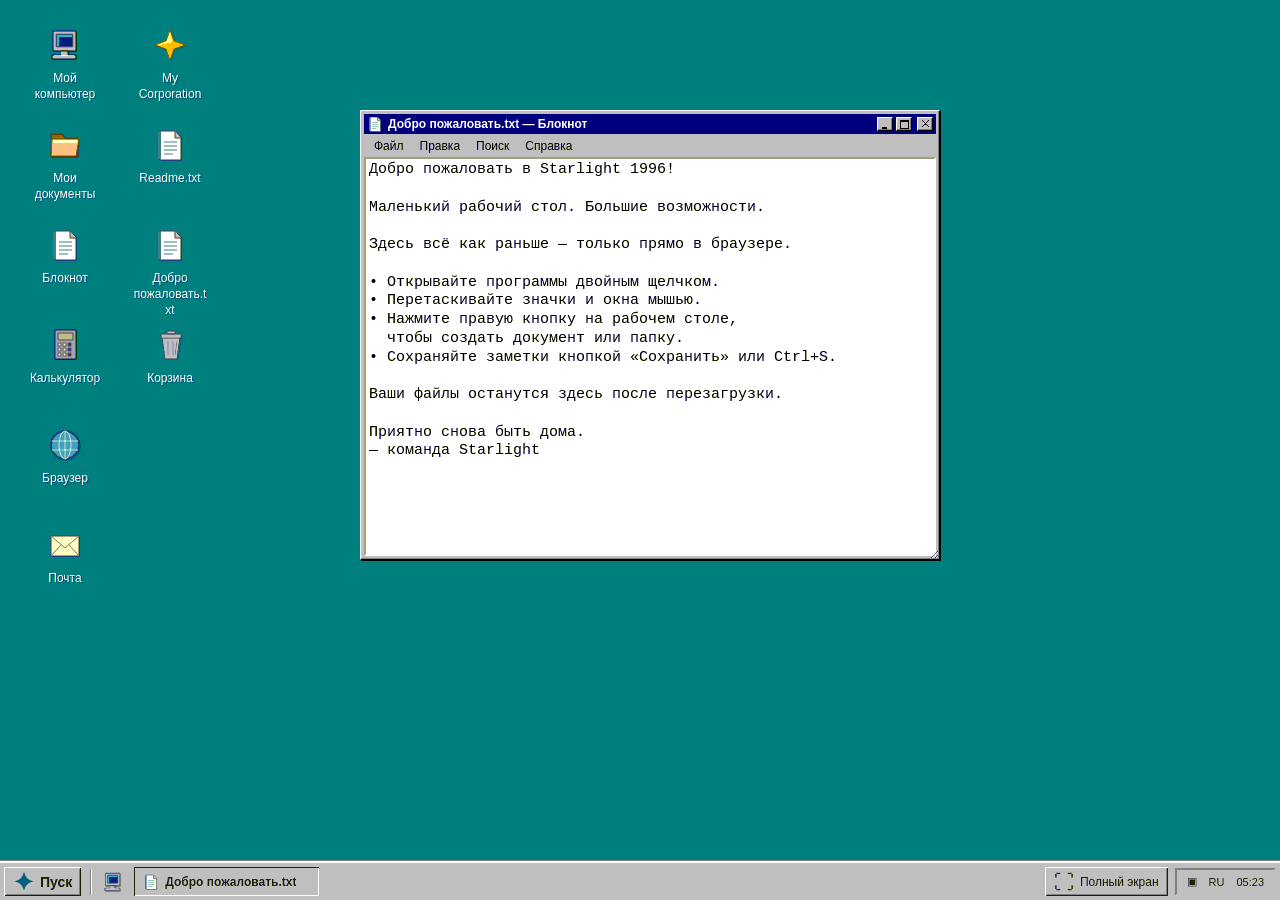
==== index.html @ 069c34eb "Publish Starlight 1996 static website" ====
<!doctype html><html lang="ru"><head><meta charset="UTF-8"/><meta name="viewport" content="width=device-width,initial-scale=1.0"/><meta name="theme-color" content="#008080"/><title>Starlight 1996 — ваш маленький рабочий стол</title>  <script type="module" crossorigin src="./assets/index-BIx1BbJn.js"></script>
  <link rel="stylesheet" crossorigin href="./assets/index-BJPZl_ln.css">
</head><body><div id="root"></div></body></html>
---- assets/index-BJPZl_ln.css ----
*{box-sizing:border-box}html,body,#root{width:100%;height:100%;margin:0}body{font-family:Tahoma,Arial,sans-serif;font-size:12px;color:#161616}button,input,textarea{font:inherit}button{color:inherit;cursor:pointer}button:focus-visible{outline:1px dotted #111;outline-offset:-4px}button{border:0}button:not(.desktop-icon):active{filter:brightness(.96)}.desktop{height:100%;min-height:440px;background:teal;overflow:hidden;position:relative;-webkit-user-select:none;user-select:none}.desktop-brand{position:absolute;left:50%;top:44%;transform:translate(-50%,-50%);color:#ffffff20;text-align:center;pointer-events:none;white-space:nowrap}.brand-mark{font-size:110px;height:126px;font-weight:400}.desktop-brand>div:nth-child(2){font-family:Arial,sans-serif;font-size:66px;font-weight:700;letter-spacing:-4px}.desktop-brand span{font-weight:300;margin-left:12px}.desktop-brand p{font-size:10px;letter-spacing:4px;margin-top:19px}.desktop-icon{position:absolute;width:86px;min-height:77px;display:flex;align-items:center;flex-direction:column;gap:8px;padding:5px 1px;background:transparent;color:#fff;touch-action:none}.desktop-icon span{line-height:16px;text-align:center;padding:1px 3px;text-shadow:1px 1px #004e4e;overflow-wrap:anywhere}.desktop-icon.selected span{background:navy;outline:1px dotted #fff}.pixel-icon{flex-shrink:0;filter:drop-shadow(1px 1px 0 #0003)}.desktop-note{position:absolute;bottom:70px;right:35px;text-align:right;color:#b1d3ce;pointer-events:none}.desktop-note>span{font-family:Georgia,serif;font-size:25px;font-style:italic}.desktop-note p{font-size:11px;color:#83b9b5;letter-spacing:.6px}.window{position:absolute;background:silver;border:2px solid;border-color:#fff #171717 #171717 #fff;padding:3px;box-shadow:1px 1px #0005;display:flex;flex-direction:column;min-width:270px;min-height:240px;max-width:100vw;max-height:calc(100dvh - 40px);resize:both;overflow:hidden}.window.maximized{left:0!important;top:0!important;width:100%!important;height:calc(100% - 40px)!important;resize:none}.titlebar{background:#7c7c7c;color:#fff;height:26px;flex-shrink:0;padding:3px;display:flex;justify-content:space-between;align-items:center;touch-action:none}.active .titlebar{background:linear-gradient(90deg,navy,#1269a0)}.titlebar>div{display:flex;align-items:center;gap:5px;min-width:0}.titlebar b{font-size:12px;white-space:nowrap;overflow:hidden;text-overflow:ellipsis}.window-controls{gap:3px!important;flex-shrink:0}.window-controls button{height:18px;width:20px;background:silver;color:#111;font:700 16px Arial;line-height:13px;box-shadow:inset 1px 1px #fff,inset -1px -1px #222}.menubar{display:flex;gap:4px;align-items:center;min-height:29px;padding:2px 4px;flex-shrink:0}.menubar button{padding:5px 7px;background:transparent}.menubar button:hover{background:navy;color:#fff}.notepad{display:flex;flex-direction:column;flex:1;min-height:0}.note-toolbar{display:flex;align-items:center;gap:9px;padding:5px 6px 8px;border-top:1px solid #ddd}.note-toolbar>span{font-size:11px;color:#444}.note-toolbar input{width:0;flex:1;min-width:40px;background:#fff;border:2px inset #eee;padding:4px 5px;outline:none}.note-toolbar button,.explorer-toolbar>button,.calc-clear button,.calc-grid button{background:silver;box-shadow:inset 1px 1px #fff,inset -1px -1px #333,inset 2px 2px #dfdfdf,inset -2px -2px gray;padding:6px 10px}.notepad textarea{margin:0 2px;resize:none;flex:1;min-height:0;border:2px inset #eee;background:#fffef8;color:#222;font:13px/1.65 Courier New,monospace;padding:17px 18px;outline:none;-webkit-user-select:text;user-select:text;overflow:auto}.statusbar{display:flex;justify-content:space-between;gap:10px;padding:5px 7px;margin-top:4px;border:1px inset #eee;color:#4e4e4e;font-size:11px;flex-shrink:0}.statusbar i{display:inline-block;height:10px;border-left:1px solid #888;margin:0 9px}.taskbar{position:absolute;bottom:0;width:100%;height:39px;z-index:100000;background:silver;border-top:2px solid #fff;box-shadow:0 -1px #888;display:flex;align-items:center;gap:7px;padding:4px}.start-button,.task-buttons button,.quick-desktop{background:silver;box-shadow:inset 1px 1px #fff,inset -1px -1px #111,inset 2px 2px #dfdfdf,inset -2px -2px gray;height:29px;display:flex;align-items:center;gap:6px;padding:4px 9px}.start-button{font-size:14px;font-weight:700}.start-logo{color:#005c73;font-size:25px;line-height:22px}.taskbar-divider{height:26px;border-left:1px solid #777;border-right:1px solid #eee;margin-left:2px}.quick-desktop{box-shadow:none;padding:4px}.task-buttons{display:flex;gap:5px;flex:1;overflow:hidden}.task-buttons button{width:185px;min-width:60px;text-align:left}.task-buttons span{white-space:nowrap;overflow:hidden;text-overflow:ellipsis}.pressed{background:#d3d3d3!important;box-shadow:inset 1px 1px #222,inset -1px -1px #fff!important;font-weight:700}.system-tray{height:28px;display:flex;align-items:center;gap:12px;border:2px inset #ddd;padding:0 10px;font-size:11px}.context-menu{position:absolute;background:silver;border:2px outset #eee;padding:3px;min-width:226px;box-shadow:2px 2px #0005}.context-menu button{display:flex;align-items:center;gap:8px;background:transparent;width:100%;padding:8px 12px;text-align:left}.context-menu button:hover,.start-items button:hover{background:navy;color:#fff}hr{border:0;border-top:1px solid #888;border-bottom:1px solid #eee;margin:4px}.start-menu{position:absolute;bottom:40px;left:3px;width:280px;background:silver;z-index:100001;border:2px outset white;display:flex;box-shadow:2px 2px #0005}.start-side{writing-mode:vertical-rl;transform:rotate(180deg);background:gray;color:silver;font-size:24px;padding:12px 5px}.start-side b{color:#fff}.start-items{flex:1;padding:5px}.start-caption{font-size:9px;color:#777;letter-spacing:1.8px;padding:8px}.start-items button{width:100%;display:flex;align-items:center;gap:12px;background:transparent;padding:12px 8px;text-align:left}.start-items button span{margin-left:auto}.explorer-toolbar{display:flex;align-items:center;gap:10px;padding:6px;border-top:1px solid #eee;border-bottom:1px solid #888;flex-wrap:wrap}.address{background:#fff;border:2px inset #eee;padding:3px;flex:1;display:flex;gap:6px;align-items:center}.explorer-body{flex:1;display:flex;min-height:0;background:#fff;border:2px inset #ddd;margin-top:4px}.explorer-body aside{width:160px;flex-shrink:0;background:linear-gradient(#eef0e9,#fff);padding:18px 14px;display:flex;align-items:flex-start;flex-direction:column;gap:10px}.explorer-body aside hr{width:100%;border-bottom:0}.explorer-body aside p{line-height:1.6;margin:0}.explorer-body aside small{color:#777;line-height:1.5}.file-grid{padding:15px;display:flex;align-content:flex-start;gap:10px;flex-wrap:wrap;overflow:auto;flex:1}.file-item{width:90px;min-height:80px;display:flex;align-items:center;justify-content:flex-start;flex-direction:column;gap:8px;background:#fff;padding:5px;overflow-wrap:anywhere}.file-item.chosen{background:navy;color:#fff}.empty-hint{color:#888;font-size:12px}.calculator{padding:0 9px 8px;display:flex;flex-direction:column;flex:1}.calc-screen{background:#e5ebd8;border:2px inset #eee;padding:8px 10px;text-align:right;margin:5px 0 12px;font:27px Courier New,monospace;overflow:hidden}.calc-screen small{display:block;min-height:14px;font-size:11px;color:#6e775f}.calc-clear{display:grid;grid-template-columns:repeat(3,1fr);gap:7px;margin-bottom:8px}.calc-clear button{color:#8d1927;font-weight:700}.calc-grid{display:grid;grid-template-columns:repeat(5,1fr);gap:7px;flex:1}.calc-grid button{padding:9px 2px;font-size:16px;color:#152467}.calc-grid .operator{color:#8d1927}.calc-grid .equal{background:#dad9c4;grid-column:span 2}.calc-foot{text-align:center;color:#777;font-size:8px;letter-spacing:1.5px;margin-top:12px}.toast{position:absolute;bottom:53px;left:50%;transform:translate(-50%);background:#ffffe1;border:1px solid #333;padding:13px 22px;z-index:100002;box-shadow:2px 2px #0003}@media(max-width:700px){.window{left:110px!important;top:40px!important;width:calc(100% - 120px)!important;height:calc(100% - 120px)!important}.window:has(.calculator){width:285px!important;left:calc(100% - 295px)!important;height:390px!important}.desktop-brand{left:60%}.desktop-brand>div:nth-child(2){font-size:42px}.desktop-brand p{font-size:7px;letter-spacing:2px}.desktop-note{display:none}.note-toolbar>span{display:none}.explorer-body aside{display:none}.statusbar{font-size:10px}.task-buttons button{width:125px}.system-tray{gap:6px;padding:0 5px}.quick-desktop,.taskbar-divider{display:none}}.fullscreen-button{height:29px;flex-shrink:0;display:flex;align-items:center;gap:6px;padding:4px 9px;background:silver;box-shadow:inset 1px 1px #fff,inset -1px -1px #111,inset 2px 2px #dfdfdf,inset -2px -2px gray}.fullscreen-button>span:first-child{font-size:20px;line-height:18px}.fullscreen-button[aria-pressed=true]{box-shadow:inset 1px 1px #222,inset -1px -1px #fff;background:#d3d3d3}@media(max-width:700px){.fullscreen-label{display:none}}.browser-app,.mail-app{display:flex;flex-direction:column;flex:1;min-height:0}.browser-address,.mail-toolbar{display:flex;align-items:center;gap:8px;padding:7px 5px;flex-shrink:0}.browser-address input{flex:1;min-width:30px;border:2px inset #eee;padding:5px;background:#fff}.browser-address button,.corporation footer button,.mail-toolbar button,.mail-compose-actions button,.browser-external button{background:silver;box-shadow:inset 1px 1px #fff,inset -1px -1px #333,inset 2px 2px #ddd,inset -2px -2px #888;padding:7px 10px}.corporation{flex:1;min-height:0;overflow:auto;background:#f7f4e9;border:2px inset #eee;padding:22px;color:#203f39}.corporation>header{display:flex;justify-content:space-between;gap:12px;align-items:center;border-bottom:2px solid #264f45;padding-bottom:14px}.corporation h1{font-family:Georgia,serif;font-size:28px;font-weight:400;margin:6px 0}.corporation header small{font-size:9px;letter-spacing:2px}.corporation header>span{font-size:10px;line-height:1.7;text-align:right}.corporation-task{display:flex;justify-content:space-between;gap:12px;padding:18px 0;font-size:9px;letter-spacing:1px}.corporation-task strong{display:block;font-size:16px;letter-spacing:0;margin-top:8px}.corporation-task em{font-style:normal;background:#264f45;color:#fff;padding:4px 10px;margin-left:5px}.score{text-align:right;white-space:nowrap}.score b{font-size:24px;margin-left:8px}.score small{display:block;margin-top:5px}.sheet-scroll{overflow:auto}.corporation-table{width:100%;border-collapse:collapse;table-layout:fixed;border:1px solid #a9b6a9;background:#fffef8;min-width:285px}.corporation-table th{background:#dce4d9;font-weight:400;height:25px;font-size:11px;border:1px solid #a9b6a9}.corporation-table th:first-child{width:30px}.corporation-table td{padding:0;border:1px solid #bdc8bb}.corporation-table td button{width:100%;height:30px;background:transparent;color:#849087;font-size:10px}.corporation-table td button:hover{background:#e2ead2;color:#264f45;outline:2px solid #264f45;outline-offset:-2px}.corporation-table td button.last-hit{background:#ecdfae}.game-message{padding:12px 0;font-size:11px;min-height:38px}.corporation>footer{border-top:1px solid #bac5b5;padding-top:10px;display:flex;justify-content:space-between;align-items:center;gap:12px;font-size:9px}.browser-external{background:#fffef8;padding:30px;flex:1;overflow:auto}.browser-external button{display:block;margin-top:20px}.mail-toolbar{border-bottom:1px solid #888}.mail-toolbar>span{margin-left:auto;font-family:Georgia,serif;font-size:17px;color:#555}.mail-toolbar button:disabled,.menubar button:disabled{color:#888;cursor:default}.mail-layout{display:flex;flex:1;min-height:0;background:#fff;border:2px inset #eee}.mail-layout>aside{width:145px;flex-shrink:0;padding:12px 5px;background:#e6e7df}.mail-layout>aside button{background:transparent;display:flex;justify-content:space-between;width:100%;padding:10px 7px;text-align:left}.mail-layout>aside p{margin:25px 8px;font-size:10px;line-height:1.8;color:#6d7770}.mail-content{flex:1;display:flex;flex-direction:column;min-width:0;overflow:auto}.mail-selected{background:navy!important;color:#fff}.mail-list{min-height:110px;max-height:160px;overflow:auto;border-bottom:2px solid #aaa;flex-shrink:0}.mail-list>button{background:#fff;display:flex;text-align:left;width:100%;justify-content:space-between;gap:12px;padding:10px;border-bottom:1px solid #eee}.mail-list>button span{font-size:10px}.mail-list>p{padding:10px;color:#888}.mail-message{padding:10px 18px;-webkit-user-select:text;user-select:text}.mail-message h2{font-size:16px}.mail-message>p{font-size:10px;color:#666;line-height:1.8;border-bottom:1px solid #ddd;padding-bottom:12px}.mail-message pre{font:12px/1.8 Tahoma,Arial,sans-serif;white-space:pre-wrap;overflow-wrap:anywhere}.mail-compose{display:flex;flex:1;flex-direction:column;padding:12px;gap:10px;min-height:300px}.mail-compose label{display:flex;align-items:center;gap:10px}.mail-compose input{min-width:0;flex:1;border:2px inset #eee;padding:6px}.mail-compose textarea{flex:1;min-height:90px;resize:vertical;border:2px inset #eee;padding:10px;font:13px/1.6 Tahoma,Arial,sans-serif}.mail-compose-actions{display:flex;align-items:center;gap:10px;flex-wrap:wrap}.mail-compose-actions a{font-size:10px;color:navy}.desktop-icon[data-trash-target]:hover{background:#ffffff16;outline:1px dotted #a6d7d7}.file-item[draggable=true]{cursor:grab}@media(max-width:700px){.corporation{padding:10px}.corporation h1{font-size:21px}.corporation header>span,.corporation>footer>span,.mail-toolbar>span{display:none}.corporation-task strong{font-size:12px}.corporation-table td button{height:27px}.mail-layout>aside{width:100px}.mail-layout>aside button{font-size:10px;padding:10px 3px}.mail-list>button{flex-direction:column;gap:5px}.browser-address{gap:4px}.browser-address label{display:none}.browser-address button{font-size:10px;padding:7px}.mail-toolbar{gap:3px}.mail-toolbar button{padding:7px;font-size:10px}}.corporation-welcome{text-align:center;display:flex;flex-direction:column;align-items:center;justify-content:center;gap:14px}.corporation-welcome h1{font-size:35px;margin:0}.corporation-star{color:#ffcc24;font-size:100px;text-shadow:2px 2px #8b6500;line-height:1}.corporation-welcome>p{line-height:1.8}.corporation-welcome>footer{font-size:9px;margin-top:25px}.corporation-menu{display:flex;flex-direction:column;gap:10px;width:230px}.corporation-menu button,.corporation-welcome>button{padding:12px 20px;background:#e0e4d2;border:2px outset #fff;color:#203f39}.workers-list{font:20px/1.8 Georgia,serif}.reference-site{flex:1;min-height:0;overflow:auto;border:2px inset #eee;background:#fff;padding:24px;-webkit-user-select:text;user-select:text}.reference-site button{background:#ddd;border:2px outset #eee;padding:7px 12px}.reference-site footer{margin-top:24px;font-size:10px;text-align:center}.internet-home{max-width:520px;margin:20px auto;color:#213d67}.internet-home>small{letter-spacing:2px;font-size:9px}.internet-home h1{font:32px Georgia,serif}.internet-links{border-top:1px solid #a9bbc4;margin-top:25px}.internet-links>button{display:flex;align-items:center;gap:15px;width:100%;text-align:left;padding:18px 10px;background:#edf2ed;border:0;border-bottom:1px solid #b6c6c7;color:#25465b}.internet-links button>span:first-child{font-size:10px;color:#7a8c93}.internet-links button>span:last-child{margin-left:auto}.internet-links button:hover{background:#d6e5d8}.site-heading{font:32px Georgia,serif;border-bottom:2px solid currentColor;padding-bottom:14px;margin-bottom:25px}.site-classmates-com{background:#eff1fd;color:#2e3475}.post-options{display:flex;flex-wrap:wrap;gap:15px;margin:35px 0}.classmates-thread>p{background:#fff;padding:12px;border-left:3px solid #707aa9;line-height:1.7}.site-enormity_hotel-com{background:#f7eddb;color:#5e3827}.hotel-tagline{font-size:13px;line-height:1.8}.hotel-prices{margin-top:25px}.hotel-prices>div{display:flex;align-items:center;gap:25px;padding:12px 4px;border-bottom:1px solid #cdbba1}.hotel-prices>div>b{flex:1}.hotel-prices button{background:#b08959;color:#fff}.local-note{color:#806f5b;font-size:10px}.hotel-thanks{padding:45px 0;text-align:center}.site-starlight-com{background:#102b58;color:#fff}.starlight-site-header{font-size:42px;letter-spacing:4px;border-bottom:1px solid #718aae;padding:10px 0 20px}.starlight-promo{padding:15px 0;line-height:1.8}.product-box{display:flex;align-items:center;gap:30px;padding:15px 0}.product-box>span{font-size:25px;background:#e4e8eb;color:#153561;border:3px outset white;box-shadow:8px 6px #0007;padding:20px;text-align:center;line-height:1.5}.product-box strong{font-size:35px;color:#ffe572}.site-mp3-com{background:#d7efee;color:#144c5a}.music-list section{background:#f3f8ee;padding:15px;margin:20px 0;border:1px solid #afc9bf}.music-list h3{display:flex;align-items:center;gap:12px;font:16px Courier New,monospace}.music-list h3 img{width:30px;height:30px;object-fit:contain}.music-list audio{width:100%}.site-catslovers-com{background:#fff3dc;color:#6b4532;text-align:center}.site-catslovers-com h2{font-size:17px}.cats-gallery{display:flex;gap:20px;align-items:flex-start;margin-top:28px}.cats-gallery figure{margin:0;flex:1;min-width:0}.cats-gallery img{width:100%;height:210px;object-fit:contain;background:#eadac1;border:4px solid white;box-shadow:2px 2px #c4b29a}.cats-gallery figcaption{padding:14px 0;font:15px Georgia,serif}.reference-dialogues{display:flex;flex-direction:column;flex:1;background:#fffef7}.dialogue-contacts{display:flex;gap:5px;padding:12px;flex-wrap:wrap;border-bottom:1px solid #bbb;background:#eceee6}.dialogue-contacts button{background:#ddd;border:2px outset #eee;padding:8px;display:flex;gap:7px;align-items:center}.dialogue-message{padding:25px;line-height:1.8}.dialogue-message>small{font-size:9px;letter-spacing:2px;color:#778477}.dialogue-message h2{font:24px Georgia,serif;margin-top:12px;color:#274943}.dialogue-message>p{white-space:pre-wrap;font-size:14px;padding:18px;border:1px solid #ddd;background:#fff}.dialogue-actions{display:flex;gap:12px;flex-wrap:wrap;margin:20px 0}.dialogue-actions button{background:silver;border:2px outset white;padding:7px 22px;min-width:75px}.dialogue-reset{background:transparent;text-decoration:underline;color:#747c75;padding:5px 0;font-size:10px}.desktop-brand>div:nth-child(2){font-size:60px}.start-side{font-size:22px}@media(max-width:700px){.reference-site{padding:12px}.internet-home h1{font-size:25px}.site-heading{font-size:23px}.cats-gallery{flex-direction:column}.cats-gallery figure{width:100%}.cats-gallery img{height:auto}.dialogue-message{padding:12px}.dialogue-contacts{padding:6px}.dialogue-contacts button{font-size:10px}.starlight-site-header{font-size:25px}.product-box{gap:15px}.product-box>span{font-size:17px;padding:12px}.corporation-welcome h1{font-size:26px}.desktop-brand>div:nth-child(2){font-size:36px}}.classmates-thread>p{white-space:pre-wrap}.window{background:silver;border-radius:0;padding:3px;border:1px solid;border-color:#fff #000 #000 #fff;box-shadow:inset -1px -1px gray,inset 1px 1px #dfdfdf,1px 1px #000;min-width:300px;min-height:220px}.titlebar,.active .titlebar{height:20px;min-height:20px;padding:2px 3px;background:navy;color:#fff;text-shadow:none}.window:not(.active) .titlebar{background:gray;color:silver}.titlebar b{font:700 12px Tahoma,"MS Sans Serif",Arial,sans-serif}.window-controls{gap:2px}.window-controls button{display:flex;align-items:center;justify-content:center;width:16px;height:14px;min-width:16px;border:1px solid;border-color:white #000 #000 white;border-radius:0;background:silver;color:#000;box-shadow:inset -1px -1px gray;font:700 13px Arial;padding:0;text-shadow:none}.window-controls button:last-child{margin-left:2px}.classic-notepad,.classic-explorer{display:flex;flex-direction:column;flex:1;min-height:0;position:relative;background:silver;color:#000;font:12px Tahoma,"MS Sans Serif",Arial,sans-serif}.classic-notepad button,.classic-explorer button,.classic-notepad input,.classic-explorer input,.classic-notepad select,.classic-explorer select{font:inherit;color:inherit;border-radius:0}.classic-menu{display:flex;align-items:center;gap:0;flex-shrink:0;min-height:23px;background:silver;padding:0 2px}.classic-menu-group{position:relative}.classic-menu-group>button{background:transparent;border:1px solid transparent;padding:2px 7px;color:#000}.classic-menu-group>button:hover,.classic-menu-group>button[aria-expanded=true]{background:navy;color:#fff}.classic-menu-popup{position:absolute;left:0;top:100%;min-width:205px;z-index:100;background:silver;padding:3px;border:2px solid;border-color:#fff #000 #000 #fff;box-shadow:1px 1px gray}.classic-menu-popup>button{display:flex;align-items:center;gap:5px;width:100%;text-align:left;border:0;background:transparent;padding:4px 12px 4px 0;white-space:nowrap;min-height:24px}.classic-menu-popup>button:hover:enabled,.classic-menu-popup>button:focus-visible{background:navy;color:#fff;outline:none}.classic-menu-popup>button:disabled{color:gray;text-shadow:1px 1px white}.classic-menu-check{display:inline-block;width:20px;text-align:center}.classic-menu-shortcut{margin-left:auto;padding-left:22px}.classic-menu-popup hr{border:0;border-top:1px solid #808080;border-bottom:1px solid #fff;margin:3px 1px}.classic-notepad>textarea{display:block;flex:1;min-height:0;width:100%;padding:2px 3px;resize:none;border:2px inset #eee;border-radius:0;background:#fff;color:#000;font:15px/1.25 Courier New,monospace;outline:0;overflow:scroll;-webkit-user-select:text;user-select:text;-moz-tab-size:8;tab-size:8}.classic-notepad>textarea::-webkit-scrollbar,.classic-explorer-files::-webkit-scrollbar{width:16px;height:16px}.classic-notepad>textarea::-webkit-scrollbar-track,.classic-explorer-files::-webkit-scrollbar-track{background:repeating-conic-gradient(silver,silver 25%,#fff 0%,#fff 50%) 0 0/2px 2px}.classic-notepad>textarea::-webkit-scrollbar-thumb,.classic-explorer-files::-webkit-scrollbar-thumb{background:silver;border:2px outset #eee;min-height:24px}.classic-notepad>textarea::-webkit-scrollbar-corner{background:repeating-linear-gradient(135deg,silver 0,silver 2px,gray 2px,gray 3px,#fff 3px,#fff 4px)}.classic-explorer-toolbar{display:flex;align-items:center;gap:3px;border-top:1px solid #fff;border-bottom:1px solid #808080;box-shadow:0 -1px gray,0 1px #fff;flex-shrink:0;padding:4px 3px;margin:1px 0 3px;min-height:31px}.classic-explorer-toolbar>button{position:relative;background:silver;border:1px solid transparent;min-width:25px;height:25px;padding:2px 4px;display:flex;align-items:center;justify-content:center;font-size:18px}.classic-explorer-toolbar>button:hover:enabled{border-color:#fff #808080 #808080 #fff}.classic-explorer-toolbar>button[aria-pressed=true]{border-color:#808080 #fff #fff #808080;background:#ddd}.classic-explorer-toolbar>button:disabled{opacity:.4}.classic-explorer-toolbar>button b{position:absolute;font:700 13px Arial;top:1px;right:0}.classic-toolbar-divider{width:2px;height:23px;background:gray;border-right:1px solid white;margin:0 3px}.classic-location{display:flex;align-items:center;gap:4px;background:#fff;border:2px inset #eee;padding-left:4px;min-width:100px;width:220px;height:24px}.classic-location select{width:100%;min-width:0;border:0;background:#fff;outline:0;height:20px}.classic-explorer-panes{display:flex;min-height:0;flex:1;gap:4px}.classic-folder-tree{flex:0 0 160px;overflow:auto;background:#fff;border:2px inset #eee;padding:7px 3px}.classic-folder-tree button{display:flex;align-items:center;gap:5px;border:0;background:transparent;white-space:nowrap;padding:4px;text-align:left;font-size:11px}.classic-folder-tree button:not(:first-child){padding-left:20px}.classic-folder-tree button:hover{color:navy;text-decoration:underline}.classic-explorer-files{min-width:0;flex:1;overflow:auto;background:#fff;border:2px inset #eee;align-content:start}.classic-explorer-files.icons{display:flex;align-content:flex-start;align-items:flex-start;flex-wrap:wrap;gap:8px 10px;padding:16px 10px}.classic-file-item{border:0;background:transparent;color:#000;outline:none}.classic-explorer-files.icons .classic-file-item{width:90px;min-height:67px;padding:3px;display:flex;flex-direction:column;align-items:center;justify-content:flex-start;gap:5px;text-align:center}.classic-file-item>span{padding:1px 2px;overflow-wrap:anywhere}.classic-file-item.chosen>span{background:navy;color:#fff;outline:1px dotted white;outline-offset:-1px}.classic-file-item:focus-visible>span{outline:1px dotted #000}.classic-explorer-files.details{padding:0}.classic-explorer-files.details .classic-file-item{display:grid;grid-template-columns:20px minmax(90px,1fr) 100px 80px;align-items:center;gap:4px;padding:3px 5px;width:100%;text-align:left}.classic-explorer-files.details .classic-file-item>span{overflow:hidden;white-space:nowrap;text-overflow:ellipsis}.classic-explorer-files.details .classic-file-item.chosen{background:navy;color:#fff}.classic-details-heading{display:grid;grid-template-columns:minmax(110px,1fr) 104px 84px;position:sticky;top:0;z-index:1;background:silver}.classic-details-heading>span{border:1px solid;border-color:#fff #808080 #808080 #fff;padding:3px 5px}.classic-folder-empty{font-size:12px;color:gray;padding:10px}.classic-explorer-status{display:flex;gap:3px;padding-top:4px;height:24px;flex-shrink:0;position:relative}.classic-explorer-status>span{border:1px solid;border-color:#808080 #fff #fff #808080;padding:3px 5px;min-width:110px;font-size:11px}.classic-explorer-status>span:nth-child(2){flex:1;padding-right:18px}.classic-explorer-status>i{position:absolute;right:1px;bottom:0;width:12px;height:12px;background:repeating-linear-gradient(135deg,transparent 0 2px,#808080 2px 3px,#fff 3px 4px);clip-path:polygon(100% 0,100% 100%,0 100%)}.classic-dialog-shade{position:absolute;top:0;right:0;bottom:0;left:0;display:flex;align-items:center;justify-content:center;z-index:200;background:#0001;padding:12px}.classic-dialog{background:silver;border:2px outset #eee;box-shadow:1px 1px #000;width:340px;max-width:100%;padding:3px;-webkit-user-select:text;user-select:text}.classic-dialog>header{background:navy;color:#fff;font-weight:700;padding:3px 4px;display:flex;align-items:center;justify-content:space-between}.classic-dialog>header>button{background:silver;border:2px outset #eee;line-height:12px;width:17px;height:17px;color:#000;padding:0}.classic-dialog p{padding:8px 12px;line-height:1.5;white-space:pre-line}.classic-dialog form{padding:12px}.classic-dialog label{display:flex;align-items:center;gap:8px;margin:6px 0}.classic-dialog input,.classic-dialog select{min-width:0;flex:1;border:2px inset #eee;background:#fff;padding:3px}.classic-dialog-actions{display:flex;justify-content:flex-end;gap:8px;padding:12px 8px 6px}.classic-dialog-actions>button{background:silver;border:2px outset #eee;padding:4px 12px;min-width:70px}.classic-dialog-actions>button:active{border-style:inset}.classic-dialog-actions>button:disabled{color:gray}.classic-open-list{display:block;width:100%;min-height:120px}@media(max-width:600px){.classic-folder-tree{flex-basis:110px}.classic-explorer-files.icons{gap:4px;padding:10px 4px}.classic-explorer-files.icons .classic-file-item{width:76px}.classic-location{width:150px}.classic-explorer-files.details .classic-file-item{grid-template-columns:18px minmax(70px,1fr) 80px 65px}.classic-details-heading{grid-template-columns:minmax(90px,1fr) 84px 69px}}.window-controls button svg{display:block;width:11px;height:9px;fill:#000;shape-rendering:crispEdges;flex-shrink:0}.window-controls button:active{border-color:#000 #fff #fff #000;box-shadow:inset 1px 1px gray}.window-controls button:active svg{transform:translate(1px,1px)}.classic-palette-filter{position:absolute;pointer-events:none;overflow:hidden}.desktop[data-color-depth="256"]{filter:url(#starlight-256-colors)}.display-properties-layer{position:absolute;top:0;right:0;bottom:0;left:0;z-index:100001;pointer-events:none}.window.display-properties{position:absolute;pointer-events:auto;width:404px!important;height:auto!important;min-height:0;max-width:calc(100% - 24px);resize:none;overflow:visible;font:12px Tahoma,"MS Sans Serif",Arial,sans-serif;color:#000}.display-properties-content{padding:14px 9px 0}.classic-property-tabs{padding:0 3px;display:flex;position:relative;z-index:1;top:1px}.classic-property-tabs span{border:1px solid;border-color:white #808080 #c0c0c0 white;padding:5px 12px;background:silver;border-radius:2px 2px 0 0}.classic-property-panel{padding:15px;border:1px solid;border-color:white #808080 #808080 white;box-shadow:1px 1px #fff}.classic-property-panel>p{text-align:center;margin:10px 0 18px}.classic-property-panel fieldset{border:2px groove #eee;padding:12px;margin:8px 0}.classic-property-panel legend{padding:0 4px}.classic-property-panel select{width:100%;background:#fff;border:2px inset #eee;padding:3px;font:inherit;border-radius:0}.classic-property-panel fieldset p{font-size:11px;line-height:1.5;margin:9px 0 0}.classic-monitor{width:145px;margin:0 auto;display:flex;flex-direction:column;align-items:center}.classic-monitor>div{width:145px;height:104px;border:9px solid #aaa;outline:2px outset white;background:teal;box-shadow:inset 2px 2px #000;display:flex;flex-direction:column;align-items:center;justify-content:center;color:#fff}.classic-monitor span{color:#ff0;font-size:25px}.classic-monitor small{font:italic 11px Georgia,serif}.classic-monitor>i{width:28px;height:13px;background:#aaa;border:2px outset #eee}.classic-monitor>b{width:94px;height:9px;background:silver;border:2px outset #eee}.display-properties .classic-dialog-actions{padding:12px 9px 9px}.display-properties button{font:inherit}.classic-notepad>textarea::-webkit-scrollbar-button{display:block;width:16px;height:16px;background-color:silver;border:2px outset #eee;background-position:center;background-repeat:no-repeat}.classic-notepad>textarea::-webkit-scrollbar-button:vertical:decrement{background-image:url("data:image/svg+xml,%3Csvg xmlns='http://www.w3.org/2000/svg' width='8' height='8'%3E%3Cpath d='M0 6h8L4 2z'/%3E%3C/svg%3E")}.classic-notepad>textarea::-webkit-scrollbar-button:vertical:increment{background-image:url("data:image/svg+xml,%3Csvg xmlns='http://www.w3.org/2000/svg' width='8' height='8'%3E%3Cpath d='M0 2h8L4 6z'/%3E%3C/svg%3E")}.classic-notepad>textarea::-webkit-scrollbar-button:horizontal:decrement{background-image:url("data:image/svg+xml,%3Csvg xmlns='http://www.w3.org/2000/svg' width='8' height='8'%3E%3Cpath d='M6 0v8L2 4z'/%3E%3C/svg%3E")}.classic-notepad>textarea::-webkit-scrollbar-button:horizontal:increment{background-image:url("data:image/svg+xml,%3Csvg xmlns='http://www.w3.org/2000/svg' width='8' height='8'%3E%3Cpath d='M2 0v8l4-4z'/%3E%3C/svg%3E")}.classic-notepad>textarea::-webkit-scrollbar-button:start:increment,.classic-notepad>textarea::-webkit-scrollbar-button:end:decrement{display:none}.display-properties .titlebar{cursor:default;touch-action:none}.display-properties-content{padding:12px 8px 0}.classic-property-panel{padding:18px 15px 10px;background:silver}.classic-property-panel>p{margin:14px 0 12px;font-size:11px}.classic-property-panel fieldset{margin:12px 0 4px;padding:11px 10px 10px}.classic-property-panel fieldset p{color:#000;line-height:1.4}.classic-property-panel select{height:25px;padding:2px}.classic-monitor>div{border-color:silver;outline:2px solid #808080;box-shadow:inset 2px 2px #000,inset -1px -1px #fff,2px 2px #fff}.classic-property-tabs span{font-size:11px;padding:5px 11px 6px}.display-properties .classic-dialog-actions>button{min-width:85px;padding:4px 10px}.classic-desktop-context{min-width:225px;max-width:calc(100vw - 6px);max-height:calc(100dvh - 46px);overflow:auto;padding:3px;background:silver;border:2px outset #eee;box-shadow:1px 1px #000}.classic-desktop-context>button{min-height:25px;padding:4px 9px;gap:8px;font:12px Tahoma,"MS Sans Serif",Arial,sans-serif}.classic-desktop-context>button:hover{background:navy;color:#fff}.classic-desktop-context hr{margin:4px 2px;border:0;border-top:1px solid #808080;border-bottom:1px solid #fff}.window.display-properties{left:var(--display-left)!important;top:var(--display-top)!important}
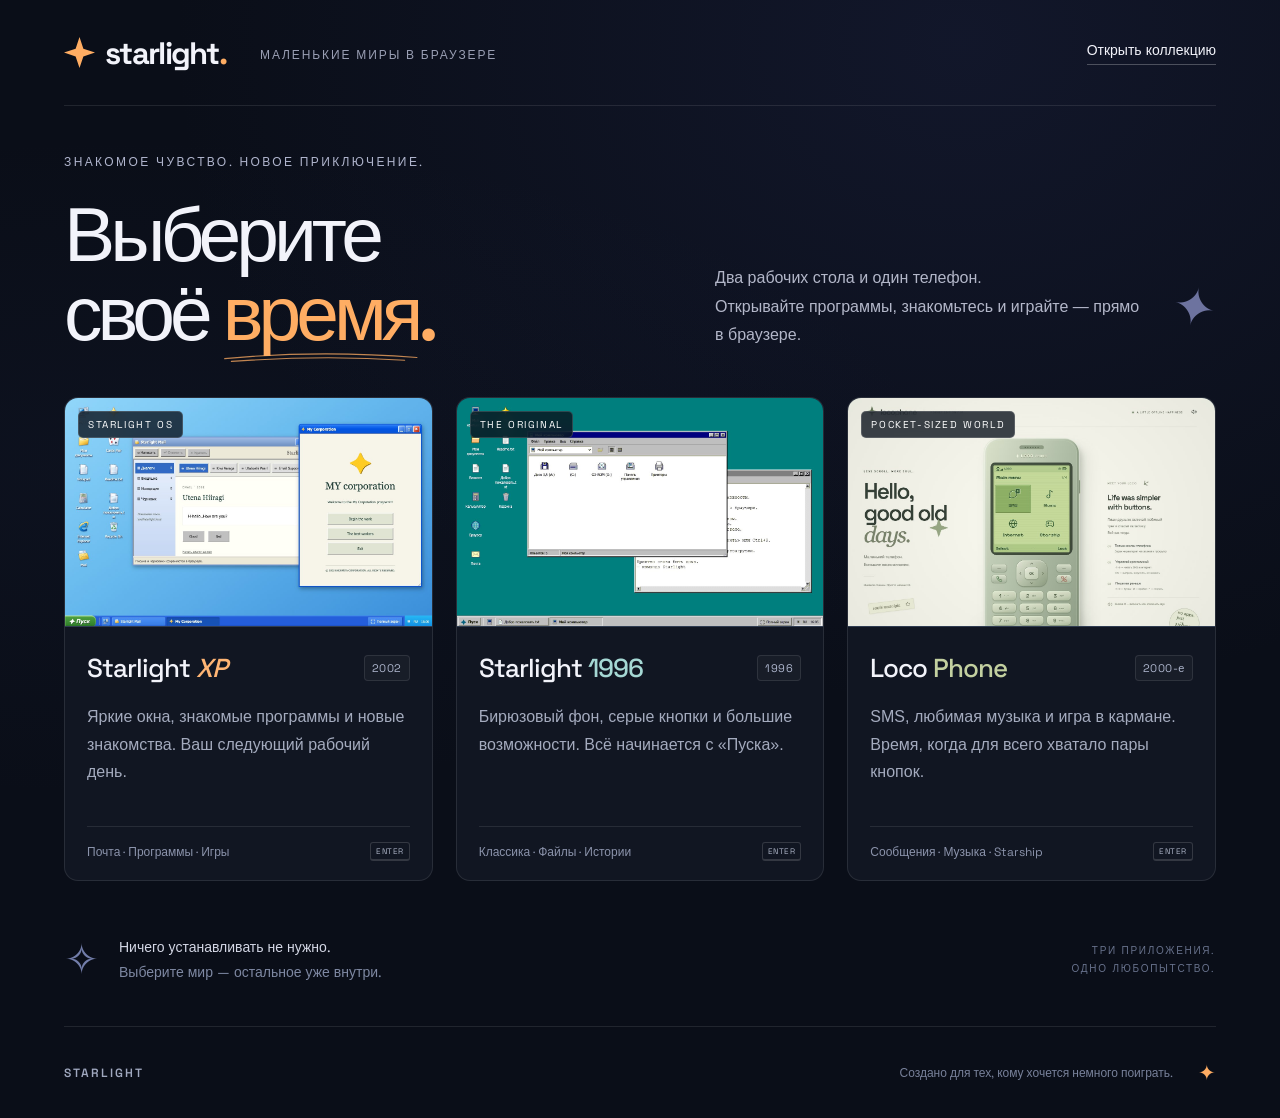
==== commit 87cfcd57: "Publish app collection with Starlight XP, 1996 and Loco Phone" ====
--- a/index.html
+++ b/index.html
@@ -1,3 +1,47 @@
-<!doctype html><html lang="ru"><head><meta charset="UTF-8"/><meta name="viewport" content="width=device-width,initial-scale=1.0"/><meta name="theme-color" content="#008080"/><title>Starlight 1996 — ваш маленький рабочий стол</title>  <script type="module" crossorigin src="./assets/index-BIx1BbJn.js"></script>
-  <link rel="stylesheet" crossorigin href="./assets/index-BJPZl_ln.css">
-</head><body><div id="root"></div></body></html>
+<!doctype html>
+<html lang="ru">
+<head>
+  <meta charset="utf-8">
+  <meta name="viewport" content="width=device-width, initial-scale=1">
+  <meta name="theme-color" content="#0a0e18">
+  <meta name="description" content="Starlight XP, Starlight 1996 и Loco Phone — три маленьких мира, которые можно открыть прямо в браузере.">
+  <title>Starlight — выберите своё время</title>
+  <link rel="icon" href="./assets/star.svg" type="image/svg+xml">
+  <link rel="preload" href="./assets/space-grotesk.ttf" as="font" type="font/ttf" crossorigin>
+  <link rel="stylesheet" href="./style.css">
+</head>
+<body>
+  <a class="skip-link" href="#collection">К коллекции</a>
+  <div class="ambient" aria-hidden="true"></div>
+  <div class="page">
+    <header class="site-header">
+      <a class="wordmark" href="./" aria-label="Starlight — главная"><svg viewBox="0 0 32 32" aria-hidden="true"><path d="M16 0 20 12 32 16 20 20 16 32 12 20 0 16 12 12Z"/></svg><span>starlight<span class="wordmark-dot">.</span></span></a>
+      <span class="header-caption">МАЛЕНЬКИЕ МИРЫ В БРАУЗЕРЕ</span>
+      <a class="header-link" href="#collection">Открыть коллекцию</a>
+    </header>
+    <main>
+      <section class="intro" aria-labelledby="page-title">
+        <p class="eyebrow">ЗНАКОМОЕ ЧУВСТВО. НОВОЕ ПРИКЛЮЧЕНИЕ.</p>
+        <h1 id="page-title">Выберите<br>своё <span>время<svg viewBox="0 0 350 18" aria-hidden="true"><path d="M3 11Q170-5 347 9M15 16Q180 4 325 14"/></svg></span><em>.</em></h1>
+        <div class="intro-bottom"><p>Два рабочих стола и один телефон.<br>Открывайте программы, знакомьтесь и играйте — прямо в браузере.</p><span class="intro-star" aria-hidden="true">✦</span></div>
+      </section>
+      <section id="collection" class="collection" aria-label="Выберите приложение">
+        <a class="world-card xp-card" href="./xp/">
+          <div class="preview"><img src="./assets/xp.jpg" alt="Синий рабочий стол Starlight XP с окнами почты и My Corporation" width="1280" height="800" fetchpriority="high"><span class="preview-label">STARLIGHT OS</span><span class="launch-label">Открыть рабочий стол</span></div>
+          <div class="card-body"><div class="card-title"><h2>Starlight <em>XP</em></h2><span class="era">2002</span></div><p>Яркие окна, знакомые программы и новые знакомства. Ваш следующий рабочий день.</p><div class="card-foot"><span>Почта · Программы · Игры</span><span class="enter-key" aria-hidden="true">ENTER</span></div></div>
+        </a>
+        <a class="world-card classic-card" href="./1996/">
+          <div class="preview"><img src="./assets/1996.jpg" alt="Бирюзовый рабочий стол Starlight 1996 с классическими окнами и дисками в «Моём компьютере»" width="1280" height="800"><span class="preview-label">THE ORIGINAL</span><span class="launch-label">Открыть рабочий стол</span></div>
+          <div class="card-body"><div class="card-title"><h2>Starlight <span>1996</span></h2><span class="era">1996</span></div><p>Бирюзовый фон, серые кнопки и большие возможности. Всё начинается с «Пуска».</p><div class="card-foot"><span>Классика · Файлы · Истории</span><span class="enter-key" aria-hidden="true">ENTER</span></div></div>
+        </a>
+        <a class="world-card phone-card" href="./locophone/">
+          <div class="preview"><img src="./assets/locophone.jpg" alt="Кнопочный телефон Loco Phone с зелёным экраном и физической клавиатурой" width="1280" height="800"><span class="preview-label">POCKET-SIZED WORLD</span><span class="launch-label">Взять телефон</span></div>
+          <div class="card-body"><div class="card-title"><h2>Loco <span>Phone</span></h2><span class="era">2000-е</span></div><p>SMS, любимая музыка и игра в кармане. Время, когда для всего хватало пары кнопок.</p><div class="card-foot"><span>Сообщения · Музыка · Starship</span><span class="enter-key" aria-hidden="true">ENTER</span></div></div>
+        </a>
+      </section>
+      <section class="collection-note" aria-label="О коллекции"><span class="note-symbol" aria-hidden="true">✧</span><p>Ничего устанавливать не нужно.<br><span>Выберите мир — остальное уже внутри.</span></p><span class="note-side">ТРИ ПРИЛОЖЕНИЯ.<br>ОДНО ЛЮБОПЫТСТВО.</span></section>
+    </main>
+    <footer><a class="footer-brand" href="./">STARLIGHT</a><span>Создано для тех, кому хочется немного поиграть.</span><span class="footer-spark" aria-hidden="true">✦</span></footer>
+  </div>
+</body>
+</html>
--- a/style.css
+++ b/style.css
@@ -0,0 +1,16 @@
+@font-face{font-family:Space;src:url('./assets/space-grotesk.ttf') format('truetype');font-weight:300 700;font-display:swap}
+:root{color-scheme:dark;--bg:#0a0e18;--ink:#f2f3fa;--muted:#9a9fb4;--orange:#ffad63;--line:#ffffff18}
+*{box-sizing:border-box}html{scroll-behavior:smooth;scroll-padding-top:25px}body{margin:0;background:var(--bg);color:var(--ink);font-family:Space,Arial,sans-serif;font-size:16px;-webkit-font-smoothing:antialiased}a{color:inherit;text-decoration:none}button,a{-webkit-tap-highlight-color:transparent}a:focus-visible{outline:2px solid var(--orange);outline-offset:6px}::selection{background:#ffad6338;color:#fff}
+.page{max-width:1480px;padding:0 64px;margin:auto;position:relative}.ambient{position:absolute;inset:0 0 auto;height:850px;pointer-events:none;background:radial-gradient(ellipse at 75% 5%,#2e366c38,transparent 58%),radial-gradient(ellipse at 10% 55%,#303b6e15,transparent 50%)}
+.skip-link{position:fixed;left:20px;top:10px;z-index:10;background:#fff;color:#101321;padding:12px;transform:translateY(-150%)}.skip-link:focus{transform:none}
+.site-header{height:106px;display:flex;align-items:center;gap:34px;border-bottom:1px solid var(--line)}.wordmark{display:flex;align-items:center;gap:10px;font-weight:700;font-size:31px;letter-spacing:-1.7px}.wordmark>svg{width:31px;height:31px;fill:var(--orange)}.wordmark-dot{color:var(--orange)}.header-caption{font-size:12px;letter-spacing:1.9px;color:var(--muted);margin-top:4px}.header-link{margin-left:auto;font-size:14px;border-bottom:1px solid #ffffff40;padding-bottom:5px}.header-link:hover{color:var(--orange);border-color:var(--orange)}
+.intro{padding:48px 0 44px;display:grid;grid-template-columns:1.2fr 1fr;gap:0 50px}.eyebrow{grid-column:1/-1;font-size:12px;letter-spacing:2.4px;color:#b0b5cd;margin:0 0 25px}.intro h1{font-size:clamp(64px,6vw,86px);font-weight:500;line-height:1.03;letter-spacing:-5px;margin:0;max-width:850px}.intro h1>span{color:var(--orange);position:relative;display:inline-block}.intro h1 em{font-style:normal;color:var(--orange)}.intro h1 svg{position:absolute;left:0;width:100%;height:17px;bottom:-13px;fill:none;stroke:var(--orange);stroke-width:2;stroke-linecap:round;opacity:.75}.intro-bottom{display:flex;align-items:center;gap:28px;margin:0 0 3px;align-self:end}.intro-bottom>p{color:#b3b7c9;font:16px/1.8 Arial,sans-serif;margin:0}.intro-star{color:#6d739f;font-size:52px;font-weight:300;transform:rotate(13deg)}
+.collection{display:grid;grid-template-columns:repeat(3,minmax(0,1fr));gap:23px;scroll-margin-top:30px}.world-card{min-width:0;display:block;border:1px solid #ffffff19;background:#111622;border-radius:14px;overflow:hidden;transition:transform .22s ease,border-color .22s ease,box-shadow .22s ease}.world-card:hover{transform:translateY(-7px);border-color:#ffffff50;box-shadow:0 18px 60px #0005}.world-card:active{transform:translateY(-3px)}
+.preview{position:relative;aspect-ratio:1.6;overflow:hidden;background:#1b2a40;border-bottom:1px solid #ffffff16}.preview>img{display:block;width:100%;height:100%;object-fit:cover;transition:transform .55s ease,filter .3s}.world-card:hover .preview>img{transform:scale(1.035)}.preview-label{position:absolute;left:13px;top:13px;background:#09111bc9;backdrop-filter:blur(7px);border:1px solid #ffffff28;border-radius:5px;padding:6px 9px;font-size:10px;letter-spacing:1.6px;color:#fff}.launch-label{position:absolute;left:50%;top:50%;transform:translate(-50%,-35%);opacity:0;white-space:nowrap;padding:12px 16px;border:1px solid #ffffff50;border-radius:7px;background:#0a0e18dc;backdrop-filter:blur(8px);font-size:14px;transition:opacity .2s,transform .2s}.world-card:hover .launch-label,.world-card:focus-visible .launch-label{opacity:1;transform:translate(-50%,-50%)}
+.card-body{padding:24px 22px 19px}.card-title{display:flex;align-items:center;justify-content:space-between;gap:9px}.card-title h2{font-size:26px;font-weight:500;letter-spacing:-1px;margin:0;white-space:nowrap}.card-title h2 em{font-style:italic;color:#ffb574}.card-title h2>span{color:#a5d8d4}.phone-card h2>span{color:#c3d0a0}.era{font-size:11px;letter-spacing:.5px;background:#ffffff08;border:1px solid #ffffff19;border-radius:4px;color:#aeb6cd;padding:5px 7px;white-space:nowrap}.card-body>p{font:16px/1.7 Arial,sans-serif;color:#a4abbe;margin:18px 0 23px;min-height:100px}.card-foot{border-top:1px solid var(--line);padding-top:15px;display:flex;align-items:center;justify-content:space-between;gap:6px;color:#8b93ab;font-size:12px}.enter-key{font-size:8px;letter-spacing:.5px;border:1px solid #ffffff25;border-bottom-width:2px;padding:3px 5px;border-radius:3px;color:#acb3c6}
+.collection-note{display:flex;align-items:center;gap:20px;padding:36px 0 40px;margin-top:16px}.note-symbol{font-size:42px;color:#737eaa}.collection-note p{font-size:14px;line-height:1.8;margin:0;color:#d4d7e5}.collection-note p>span{color:#7e88a2}.note-side{margin-left:auto;font-size:10px;line-height:1.8;letter-spacing:1.7px;color:#67718b;text-align:right}
+footer{border-top:1px solid var(--line);min-height:92px;display:flex;align-items:center;gap:25px;color:#78819a;font-size:12px}footer>span:not(.footer-spark){margin-left:auto}.footer-brand{font-size:12px;letter-spacing:2px;font-weight:600;color:#a0a8bf}.footer-spark{font-size:21px;color:var(--orange)}
+@media(min-width:1500px){.intro{padding-top:65px;padding-bottom:58px}.preview{aspect-ratio:1.6}}
+@media(max-width:1100px){.page{padding:0 35px}.header-caption{display:none}.intro h1{font-size:72px}.collection{gap:16px}.card-title h2{font-size:23px}.card-body{padding:20px 17px}.card-title{flex-wrap:wrap}.card-body>p{min-height:100px}.card-foot{font-size:12px}.enter-key{display:none}}
+@media(max-width:760px){.page{padding:0 23px}.site-header{height:88px}.wordmark{font-size:28px}.header-link{font-size:12px}.intro{display:block;padding:44px 0 35px}.eyebrow{font-size:10px;letter-spacing:1.5px}.intro h1{font-size:68px;letter-spacing:-3px}.intro-bottom{margin-top:28px;gap:20px}.intro-bottom>p{font-size:16px;line-height:1.8}.intro-star{font-size:34px}.collection{grid-template-columns:1fr;gap:23px}.preview{aspect-ratio:1.65}.card-body{padding:22px}.card-title h2{font-size:29px}.era{font-size:12px}.card-body>p{font-size:16px;min-height:0;margin:14px 0 21px}.card-foot{font-size:12px}.enter-key{display:inline;font-size:9px}.preview-label{font-size:10px}.collection-note{padding:25px 0}.note-side{display:none}footer{gap:15px;font-size:11px;flex-wrap:wrap;padding:24px 0;min-height:100px}footer>span:not(.footer-spark){margin-left:0;flex-basis:100%;order:3}.footer-spark{margin-left:auto}.launch-label{display:none}}
+@media(prefers-reduced-motion:reduce){html{scroll-behavior:auto}*,*::before,*::after{transition:none!important;animation:none!important}}
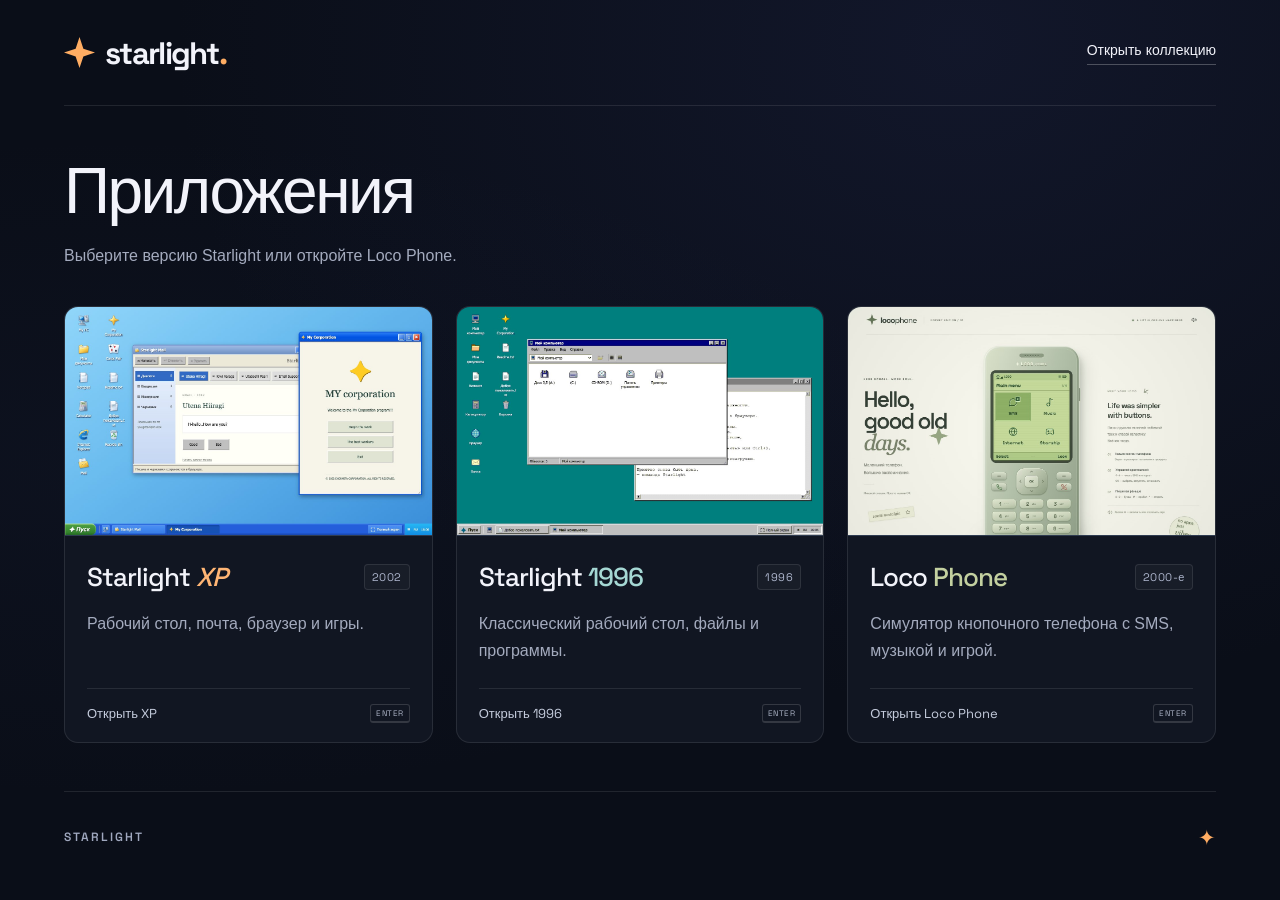
==== commit c8262040: "Remove landing page slogans" ====
--- a/index.html
+++ b/index.html
@@ -4,8 +4,8 @@
   <meta charset="utf-8">
   <meta name="viewport" content="width=device-width, initial-scale=1">
   <meta name="theme-color" content="#0a0e18">
-  <meta name="description" content="Starlight XP, Starlight 1996 и Loco Phone — три маленьких мира, которые можно открыть прямо в браузере.">
-  <title>Starlight — выберите своё время</title>
+  <meta name="description" content="Starlight XP, Starlight 1996 и Loco Phone. Запуск приложений в браузере.">
+  <title>Starlight — приложения</title>
   <link rel="icon" href="./assets/star.svg" type="image/svg+xml">
   <link rel="preload" href="./assets/space-grotesk.ttf" as="font" type="font/ttf" crossorigin>
   <link rel="stylesheet" href="./style.css">
@@ -16,32 +16,30 @@
   <div class="page">
     <header class="site-header">
       <a class="wordmark" href="./" aria-label="Starlight — главная"><svg viewBox="0 0 32 32" aria-hidden="true"><path d="M16 0 20 12 32 16 20 20 16 32 12 20 0 16 12 12Z"/></svg><span>starlight<span class="wordmark-dot">.</span></span></a>
-      <span class="header-caption">МАЛЕНЬКИЕ МИРЫ В БРАУЗЕРЕ</span>
       <a class="header-link" href="#collection">Открыть коллекцию</a>
     </header>
     <main>
       <section class="intro" aria-labelledby="page-title">
-        <p class="eyebrow">ЗНАКОМОЕ ЧУВСТВО. НОВОЕ ПРИКЛЮЧЕНИЕ.</p>
-        <h1 id="page-title">Выберите<br>своё <span>время<svg viewBox="0 0 350 18" aria-hidden="true"><path d="M3 11Q170-5 347 9M15 16Q180 4 325 14"/></svg></span><em>.</em></h1>
-        <div class="intro-bottom"><p>Два рабочих стола и один телефон.<br>Открывайте программы, знакомьтесь и играйте — прямо в браузере.</p><span class="intro-star" aria-hidden="true">✦</span></div>
+        <h1 id="page-title">Приложения</h1>
+        <p class="intro-description">Выберите версию Starlight или откройте Loco Phone.</p>
       </section>
       <section id="collection" class="collection" aria-label="Выберите приложение">
         <a class="world-card xp-card" href="./xp/">
-          <div class="preview"><img src="./assets/xp.jpg" alt="Синий рабочий стол Starlight XP с окнами почты и My Corporation" width="1280" height="800" fetchpriority="high"><span class="preview-label">STARLIGHT OS</span><span class="launch-label">Открыть рабочий стол</span></div>
-          <div class="card-body"><div class="card-title"><h2>Starlight <em>XP</em></h2><span class="era">2002</span></div><p>Яркие окна, знакомые программы и новые знакомства. Ваш следующий рабочий день.</p><div class="card-foot"><span>Почта · Программы · Игры</span><span class="enter-key" aria-hidden="true">ENTER</span></div></div>
+          <div class="preview"><img src="./assets/xp.jpg" alt="Синий рабочий стол Starlight XP с окнами почты и My Corporation" width="1280" height="800" fetchpriority="high"><span class="launch-label">Открыть рабочий стол</span></div>
+          <div class="card-body"><div class="card-title"><h2>Starlight <em>XP</em></h2><span class="era">2002</span></div><p>Рабочий стол, почта, браузер и игры.</p><div class="card-foot"><span>Открыть XP</span><span class="enter-key" aria-hidden="true">ENTER</span></div></div>
         </a>
         <a class="world-card classic-card" href="./1996/">
-          <div class="preview"><img src="./assets/1996.jpg" alt="Бирюзовый рабочий стол Starlight 1996 с классическими окнами и дисками в «Моём компьютере»" width="1280" height="800"><span class="preview-label">THE ORIGINAL</span><span class="launch-label">Открыть рабочий стол</span></div>
-          <div class="card-body"><div class="card-title"><h2>Starlight <span>1996</span></h2><span class="era">1996</span></div><p>Бирюзовый фон, серые кнопки и большие возможности. Всё начинается с «Пуска».</p><div class="card-foot"><span>Классика · Файлы · Истории</span><span class="enter-key" aria-hidden="true">ENTER</span></div></div>
+          <div class="preview"><img src="./assets/1996.jpg" alt="Бирюзовый рабочий стол Starlight 1996 с классическими окнами и дисками в «Моём компьютере»" width="1280" height="800"><span class="launch-label">Открыть рабочий стол</span></div>
+          <div class="card-body"><div class="card-title"><h2>Starlight <span>1996</span></h2><span class="era">1996</span></div><p>Классический рабочий стол, файлы и программы.</p><div class="card-foot"><span>Открыть 1996</span><span class="enter-key" aria-hidden="true">ENTER</span></div></div>
         </a>
         <a class="world-card phone-card" href="./locophone/">
-          <div class="preview"><img src="./assets/locophone.jpg" alt="Кнопочный телефон Loco Phone с зелёным экраном и физической клавиатурой" width="1280" height="800"><span class="preview-label">POCKET-SIZED WORLD</span><span class="launch-label">Взять телефон</span></div>
-          <div class="card-body"><div class="card-title"><h2>Loco <span>Phone</span></h2><span class="era">2000-е</span></div><p>SMS, любимая музыка и игра в кармане. Время, когда для всего хватало пары кнопок.</p><div class="card-foot"><span>Сообщения · Музыка · Starship</span><span class="enter-key" aria-hidden="true">ENTER</span></div></div>
+          <div class="preview"><img src="./assets/locophone.jpg" alt="Кнопочный телефон Loco Phone с зелёным экраном и физической клавиатурой" width="1280" height="800"><span class="launch-label">Взять телефон</span></div>
+          <div class="card-body"><div class="card-title"><h2>Loco <span>Phone</span></h2><span class="era">2000-е</span></div><p>Симулятор кнопочного телефона с SMS, музыкой и игрой.</p><div class="card-foot"><span>Открыть Loco Phone</span><span class="enter-key" aria-hidden="true">ENTER</span></div></div>
         </a>
       </section>
-      <section class="collection-note" aria-label="О коллекции"><span class="note-symbol" aria-hidden="true">✧</span><p>Ничего устанавливать не нужно.<br><span>Выберите мир — остальное уже внутри.</span></p><span class="note-side">ТРИ ПРИЛОЖЕНИЯ.<br>ОДНО ЛЮБОПЫТСТВО.</span></section>
+
     </main>
-    <footer><a class="footer-brand" href="./">STARLIGHT</a><span>Создано для тех, кому хочется немного поиграть.</span><span class="footer-spark" aria-hidden="true">✦</span></footer>
+    <footer><a class="footer-brand" href="./">STARLIGHT</a><span class="footer-spark" aria-hidden="true">✦</span></footer>
   </div>
 </body>
 </html>
--- a/style.css
+++ b/style.css
@@ -14,3 +14,13 @@
 @media(max-width:1100px){.page{padding:0 35px}.header-caption{display:none}.intro h1{font-size:72px}.collection{gap:16px}.card-title h2{font-size:23px}.card-body{padding:20px 17px}.card-title{flex-wrap:wrap}.card-body>p{min-height:100px}.card-foot{font-size:12px}.enter-key{display:none}}
 @media(max-width:760px){.page{padding:0 23px}.site-header{height:88px}.wordmark{font-size:28px}.header-link{font-size:12px}.intro{display:block;padding:44px 0 35px}.eyebrow{font-size:10px;letter-spacing:1.5px}.intro h1{font-size:68px;letter-spacing:-3px}.intro-bottom{margin-top:28px;gap:20px}.intro-bottom>p{font-size:16px;line-height:1.8}.intro-star{font-size:34px}.collection{grid-template-columns:1fr;gap:23px}.preview{aspect-ratio:1.65}.card-body{padding:22px}.card-title h2{font-size:29px}.era{font-size:12px}.card-body>p{font-size:16px;min-height:0;margin:14px 0 21px}.card-foot{font-size:12px}.enter-key{display:inline;font-size:9px}.preview-label{font-size:10px}.collection-note{padding:25px 0}.note-side{display:none}footer{gap:15px;font-size:11px;flex-wrap:wrap;padding:24px 0;min-height:100px}footer>span:not(.footer-spark){margin-left:0;flex-basis:100%;order:3}.footer-spark{margin-left:auto}.launch-label{display:none}}
 @media(prefers-reduced-motion:reduce){html{scroll-behavior:auto}*,*::before,*::after{transition:none!important;animation:none!important}}
+
+/* The collection uses application names and functional descriptions only. */
+.intro{display:block;padding:50px 0 36px}
+.intro h1{font-size:64px;line-height:1.1;letter-spacing:-2.5px}
+.intro-description{font:16px/1.7 Arial,sans-serif;color:#a4abbe;margin:16px 0 0}
+.collection{margin-bottom:48px}
+.card-body>p{min-height:58px;margin:16px 0 20px}
+.card-foot{font-size:13px;color:#c4cbdc}
+.footer-spark{margin-left:auto}
+@media(max-width:760px){.intro{padding:36px 0 28px}.intro h1{font-size:44px;letter-spacing:-1.5px}.intro-description{font-size:16px}.card-body>p{min-height:0}.collection{margin-bottom:32px}}
